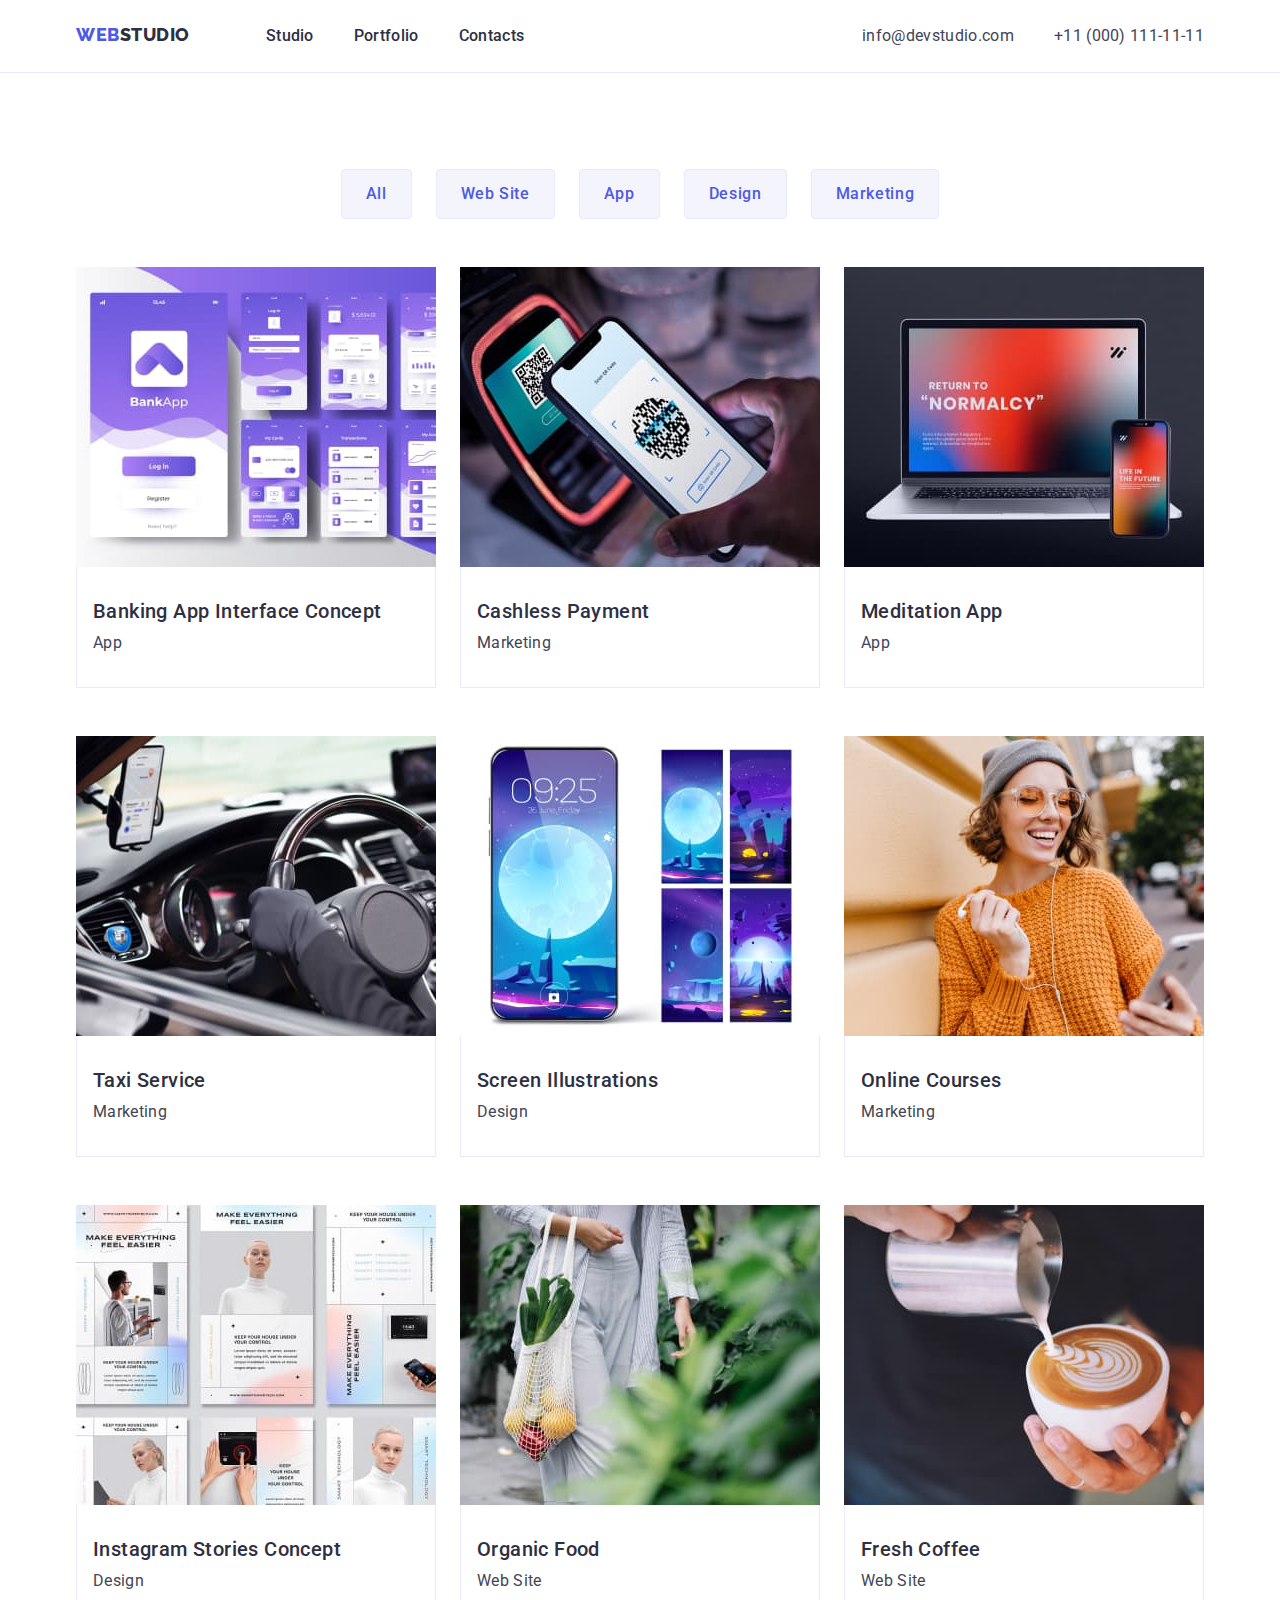
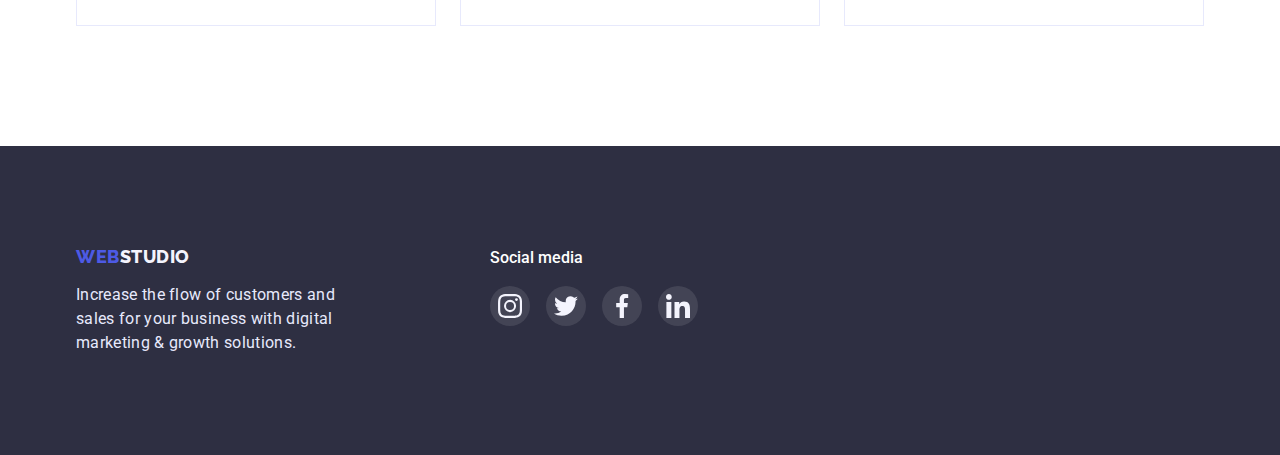
==== portfolio.html @ 09618a87 "Initial commit" ====
<!DOCTYPE html>
<html lang="en">
<head>
    <meta charset="UTF-8">
    <meta http-equiv="X-UA-Compatible" content="IE=edge">
    <meta name="viewport" content="width=device-width, initial-scale=1.0">
    <title>Портфоліо</title>
    <link rel="preconnect" href="https://fonts.googleapis.com">
    <link rel="preconnect" href="https://fonts.gstatic.com" crossorigin>
    <link href="https://fonts.googleapis.com/css2?family=Raleway:wght@800&family=Roboto:wght@400;500;700;900&display=swap"
    rel="stylesheet">
    <link rel="stylesheet" href="https://cdnjs.cloudflare.com/ajax/libs/modern-normalize/1.1.0/modern-normalize.min.css">
    <link rel="stylesheet" href="./css/styles.css">
</head>

<body>
    <header class="header">
        <div class="container container-header">
            <nav class="header-nav link">
                <a class="logo link" href="./index.html">WEB<span class="header-studio link">Studio</span></a>
                <ul class="header-list list">
                    <li class="header-item">
                        <a class="header-link link" href="./index.html">Studio</a>
                    </li>
                    <li class="header-item">
                        <a class="header-link link" href="./portfolio.html">Portfolio</a>
                    </li>
                    <li class="header-item">
                        <a class="header-link link" href="">Contacts</a>
                    </li>
                </ul>
            </nav>
    
            <address class="address-header">
                <ul class="address-list list">
                    <li class="header-item"><a class="address link" href="mailto:info@devstudio.com">info@devstudio.com</a>
                    </li>
                    <li class="header-item"><a class="address link" href="tel:+110001111111">+11 (000) 111-11-11</a></li>
                </ul>
            </address>
        </div>
    </header>

    <main>
        <section class="services-info">
            <h1 hidden>Services</h1>
                <div class="container services-buttons">
                    <ul class="services-button list">
                    <li><button class="service-btn item" type="button">All</button></li>
                    <li><button class="service-btn item" type="button">Web Site</button></li>
                    <li><button class="service-btn item" type="button">App</button></li>
                    <li><button class="service-btn item" type="button">Design</button></li>
                    <li><button class="service-btn item" type="button">Marketing</button></li>
                    </ul>
                </div>

                <div class="container services">
                    <ul class="list services-items">
                        <li class="item-service">
                            <a class="service-link link">
                            <img 
                            src="./images/appinterface.jpg" 
                            alt="appinterface"
                            width="360"
                            height="300">
                            <div class="service-description">
                                <h2 class="service-title">Banking App Interface Concept</h2>
                                <p class="service-name">App</p>
                            </div>
                            </a>
                        </li>

                        <li class="item-service">
                            <a class="service-link link">
                            <img 
                            src="./images/cashlesspayment.jpg" 
                            alt="cashlesspayment" 
                            width="360" 
                            height="300">
                            <div class="service-description">
                                <h2 class="service-title">Cashless Payment</h2>
                                <p class="service-name">Marketing</p>
                            </div>
                            </a>
                        </li>

                        <li class="item-service">
                            <a class="service-link link">
                            <img 
                            src="./images/mediationapp.jpg" 
                            alt="mediationapp" 
                            width="360" 
                            height="300">
                            <div class="service-description">
                                <h2 class="service-title">Meditation App</h2>
                                <p class="service-name">App</p>
                            </div>
                            </a>
                        </li>

                        <li class="item-service">
                            <a class="service-link link">
                            <img 
                            src="./images/taxiservice.jpg" 
                            alt="taxiservice"
                            width="360" 
                            height="300">
                            <div class="service-description">
                                <h2 class="service-title">Taxi Service</h2>
                                <p class="service-name">Marketing</p>
                            </div>
                            </a>
                        </li>

                        <li class="item-service">
                            <a class="service-link link">
                            <img 
                            src="./images/screenill.jpg" 
                            alt="screenill" 
                            width="360" 
                            height="300">
                            <div class="service-description">
                                <h2 class="service-title">Screen Illustrations</h2>
                                <p class="service-name">Design</p>
                            </div>
                            </a>
                        </li>

                        <li class="item-service">
                            <a class="service-link link">
                            <img 
                            src="./images/onlinecourses.jpg"
                            alt="onlinecourses" 
                            width="360" 
                            height="300">
                            <div class="service-description">
                                <h2 class="service-title">Online Courses</h2>
                                <p class="service-name">Marketing</p>
                            </div>
                            </a>
                        </li>

                        <li class="item-service">
                            <a class="service-link link">
                            <img 
                            src="./images/storiesconcept.jpg" 
                            alt="storiesconcept" 
                            width="360" 
                            height="300">
                            <div class="service-description">
                                <h2 class="service-title">Instagram Stories Concept</h2>
                                <p class="service-name">Design</p>
                            </div>
                            </a>
                        </li>

                        <li class="item-service">
                            <a class="service-link link">
                            <img 
                            src="./images/organicfood.jpg" 
                            alt="organicfood" 
                            width="360" 
                            height="300">
                            <div class="service-description">
                                <h2 class="service-title">Organic Food</h2>
                                <p class="service-name">Web Site</p>
                            </div>
                            </a>
                        </li>

                        <li class="item-service">
                            <a class="service-link link">
                            <img 
                            src="./images/freshcoffee.jpg" 
                            alt="freshcoffee" 
                            width="360" 
                            height="300">
                            <div class="service-description">
                                <h2 class="service-title">Fresh Coffee</h2>
                                <p class="service-name">Web Site</p>
                            </div>
                            </a>
                        </li>
                     </ul>
                </div>
        </section>

    </main>

   <footer class="footer">
        <div class="container div-footer">
            <div class="div-footer-logo">
                <a class="footer-logo link" href="./index.html">WEB<span class="footer-studio">Studio</span></a>
                <p class="footer-text">Increase the flow of customers and sales for your business with digital marketing &
                    growth
                    solutions.</p>
           </div>  
            <div class="footer-networks">    
                    <p class="networks-name">Social media</p>
                    <ul class="network-list-footer list">
                        <li class="network-item-footer">
                            <a class="network-link-footer link">
                                <svg width="24" height="24">
                                    <use href="./images/symbol-defs.svg#icon-instagram-icon"></use>
                                </svg>
                            </a>
                        </li>
                        <li class="network-item-footer">
                            <a class="network-link-footer link">
                                <svg width="24" height="24">
                                    <use href="./images/symbol-defs.svg#icon-twitter-icon"></use>
                                </svg>
                            </a>
                        </li>
                        <li class="network-item-footer">
                            <a class="network-link-footer link">
                                <svg width="24" height="24">
                                    <use href="./images/symbol-defs.svg#icon-facebook-icon"></use>
                                </svg>
                            </a>
                        </li>
                        <li class="network-item-footer">
                            <a class="network-link-footer link">
                                <svg width="24" height="24">
                                    <use href="./images/symbol-defs.svg#icon-linkedin-icon"></use>
                                </svg>
                            </a>
                        </li>
                    </ul>
            </div>
        </div>
    </footer>
</body>
</html>
---- css/styles.css ----
:root {
    --primary-text-color:#434455;
    --title-text-color: #2E2F42;
    --accent-color: #404BBF;
    --pimary-white-color: #FFFFFF;
    --secondary-accent-color: #4D5AE5;
    --secondary-white-color: #F4F4FD;
    --customer-link-color: #8e8f99;
    
}

body {
    font-family: 'Roboto', sans-serif;
    font-style: normal;
    font-weight: 400;
    font-size: 16px;
    color: var(--primary-text-color);
    background-color: var(--pimary-white-color);
}

h1,
h2,
h3,
h4,
h5,
h6,
p {
    margin: 0;
}

img {
    display: block;
    max-width: 100%;
    height: auto;
}

.list {
    list-style: none;
}

.container {
    width: 1158px;
    margin: 0 auto;
    padding-right: 15px;
    padding-left: 15px;
}

.link {
    text-decoration: none;
    margin: 0;
    padding: 0;
}

/* Div for header */

.header {
    border-bottom: 1px solid #E7E9FC;
}

.container-header {
    display: flex;
    align-items: center;
}

/* Logo */
.logo {
    display: block;
    padding-top: 24px;
    padding-bottom: 24px;

    font-family: 'Raleway', sans-serif;
    font-weight: 800;
    font-size: 18px;
    line-height: 1.17;
    letter-spacing: 0.03em;
    text-transform: uppercase;
    color: var(--secondary-accent-color);
}

.header-studio {
    color: var(--title-text-color);
}

/* Site nav */
.header-nav {
    display: flex;
}

.header-list {
    display:flex;
    margin-left: 76px;
    margin-bottom: 0;
    margin-top: 0;
    padding: 0;
}

.header-list .header-item + .header-item {
    margin-left: 40px;
}

.header-link {
    display: block;
    padding-top: 24px;
    padding-bottom: 24px;

    font-weight: 500;
    font-style: normal;
    line-height: 1.5;
    letter-spacing: 0.02em;
    color: var(--title-text-color);
}

.header-link:hover,
.header-link:focus,
.header-link:active {
    color: var(--accent-color);
}

/* Contacts */

.address-header {
    margin-left: auto;
}

.address-list {
    display: flex;
    margin-left:auto ;
    margin-bottom: 0;
    margin-top: 0;
    padding: 0;
}

.address-list .header-item + .header-item {
    margin-left: 40px;
}

.address {
    display: block;
    padding-top: 24px;
    padding-bottom: 24px;

    font-style: normal;
    line-height: 1.5;
    letter-spacing: 0.02em;
    color:var(--primary-text-color);
}


.address:hover,
.address:focus {
    color: var(--accent-color);
}

/* Hero section */

.hero-part {
    max-width: 1440px;
    min-height: 600px;
    margin-left: auto;
    margin-right: auto;
    text-align: center;
    padding: 188px 0px;
    background-image: linear-gradient(
     to right,
    rgba(46, 47, 66, 0.7),
    rgba(46, 47, 66, 0.7)
     ),
    url('../images/people-office\ 1.jpg');
    background-repeat: no-repeat;
    background-position: center;
    background-size: cover;
    background-color: var(--title-text-color);
}

.hero-header {
    margin: 0 auto 48px;
    text-align: center;
    width: 496px;
    font-weight: 700;
    font-size: 56px;
    line-height: 1.07;
    letter-spacing: 0.02em;
    color: var(--pimary-white-color);
}

.hero-btn {
    display: inline-block;
    border: 1px solid transparent;
    border-radius: 4px;
    padding: 16px 32px;
    min-width: 169px;

    font-family: 'Roboto', sans-serif;
    font-weight: 500;
    font-size: 16px;
    line-height: 1.5;
    letter-spacing: 0.04em;

    color: var(--pimary-white-color);
    background-color: var(--secondary-accent-color);
    cursor: pointer;
}

.hero-btn:hover,
.hero-btn:focus {
   background-color: var(--accent-color);
}
/* Site info */

.site-info {
    padding: 120px 0;
}
.info-list {
    display: flex;
    flex-wrap: nowrap;
    margin: 0;
    padding: 0;
}

.info-list .symbol {
    width: calc(100%/3);
}

.info-list .symbol+.symbol {
    margin-left: 24px;
}

.symbol::before {
    display: block;
    padding: 24px 100px;
    content: " ";
    height: 112px;
    background-size: 64px;
    background-repeat: no-repeat;
    background-position:center;
    background-color: #E5E5E5;
}

.icon-antenna::before {
    background-image: url("../images/antenna.svg") ;
}

.icon-clock::before {
    background-image: url("../images/clock.svg")
}

.icon-diagram::before {
    background-image: url("../images/diagram.svg")
}
.icon-astronaut::before {
    background-image: url("../images/astronaut.svg")
}

.infos-title {
    margin-top: 8px;
    margin-bottom: 8px;
    font-weight: 500;
    font-size: 20px;
    line-height: 1.2;
    letter-spacing: 0.02em;
    color: var(--title-text-color);
}

.infos-text {
    margin-top: 0;
    margin-bottom: 0;
    line-height: 1.5;
    letter-spacing: 0.02em;
}


/* What we are doing */

.respons {
    padding-bottom:120px ;
}

.respons-title {
    margin-top: 0;
    margin-bottom: 72px;
    text-align: center;
    font-weight: 700;
    font-size: 36px;
    line-height: 1.11;
    text-align: center;
    letter-spacing: 0.02em;
    text-transform: capitalize;
    color: var(--title-text-color);
}

.options-list {
    display: flex;
    flex-wrap: nowrap;
    margin: 0;
    padding: 0;
}

.options-list .option {
    width: calc(100%/3);
}

.options-list .option+.option {
    margin-left: 24px;
}

/* Our team */
.members {
    padding: 120px 0 110px 0; 
    background: var(--secondary-white-color);
    filter: drop-shadow(0px 4px 4px rgba(0, 0, 0, 0.25));
}

.list-members {
    display: flex;
    margin: 0;
    padding: 0;
}

.member {
    box-shadow: 0px 1px 6px rgba(46, 47, 66, 0.08), 0px 1px 1px rgba(46, 47, 66, 0.16), 0px 2px 1px rgba(46, 47, 66, 0.08);
}

.list-members .member + .member {
    margin-left: 24px;
}

.about-member {
    padding: 32px 16px;
    border: 1px solid transparent;
    border-radius: 0px 0px 4px 4px;
    text-align: center;
    background: var(--pimary-white-color);
}

.team-title {
    margin-top: 0;
    margin-bottom: 72px;
    text-align: center;
    font-weight: 700;
    font-size: 36px;
    line-height: 1.11;
    letter-spacing: 0.02em;
    text-transform: capitalize;
    color: var(--title-text-color);
}

.member-name {
    margin-bottom: 8px;
    margin-top: 0;
    font-weight: 500;
    font-size: 20px;
    line-height: 1.2;
    letter-spacing: 0.02em;
    color: var(--title-text-color);
}

.member-title {
    margin: 0;
    margin-bottom: 8px;
    line-height: 1.5;
    letter-spacing: 0.02em;
    color: var(--primary-text-color);
}

.network-list {
    display: flex;
    padding: 0;
    justify-content: center;
    gap: 24px;
}

.network-item {
    width: 40px;
    height: 40px;
    border-radius: 50%;
    background-color: var(--secondary-accent-color);
}

.network-link{
    display: flex;
    width: 100%;
    height: 100%;
    border-radius: 50%;
    justify-content: center;
    align-items: center;
}

.network-link:hover,
.network-link:focus {
    background-color:var(--accent-color);
}

.network-icon {
    width: 16px;
    height: 16px;
}

/*!....... Customers sectoin........! */

.customers {
    padding-top: 130px;
    padding-bottom: 120px;
 }

.customers-title {
    margin-top: 0;
    margin-bottom: 72px;
    text-align: center;
    font-weight: 700;
    font-size: 36px;
    line-height: 1.11;
    text-align: center;
    letter-spacing: 0.02em;
    text-transform: capitalize;
    color: var(--title-text-color);
    }

.customers-list {
    display: flex;
    justify-content: center;
    gap: 24px;
    margin: 0;
    padding: 0;
}

.customer-icon {
    width: 104px;
    height: 56px;
    fill: currentColor;
}

.customer-link{
    display: flex;
    align-items: center;
    justify-content: center;
    width: 168px;
    height: 88px;
    padding: 16px 32px;
    border: 1px solid var(--customer-link-color);
    color: var(--customer-link-color);
    border-radius: 4px;
}

.customer-link:hover,
.customer-link:focus {
    border: 1px solid var(--accent-color);
    color: var(--accent-color);
}

/*!.......... FOOTER ........!*/

.footer {
    padding-top: 100px;
    padding-bottom: 100px;
    background-color: var(--title-text-color);
}

.div-footer {
    display: flex;
}

.footer-logo {
    font-family: 'Raleway', sans-serif;
    font-weight: 800;
    font-size: 18px;
    line-height: 1.17;
    letter-spacing: 0.03em;
    text-transform: uppercase;
    color: var(--secondary-accent-color);
}
.footer-studio {
    font-family: 'Raleway', sans-serif;
    font-weight: 800;
    font-size: 18px;
    line-height: 1.17;
    letter-spacing: 0.03em;
    text-transform: uppercase;
    color: var(--secondary-white-color);
}

.footer-text {
    margin: 16px 0 0 0 ;
    width: 294px;
    font-size: 16px;
    line-height: 1.5;
    letter-spacing: 0.02em;
    color: #E7E9FC;
}

.footer-networks {
    margin-left: 120px;
}

.networks-name { 
    font-family: 'Roboto', sans-serif;
    font-style: normal;
    font-weight: 500;
    font-size: 16px;
    line-height: 1.5;
    color: var(--pimary-white-color);
    margin-bottom: 16px;
}


.network-list-footer {
    display: flex;
    justify-content: center;
    gap: 16px;
    padding: 0;
    margin: 0;
}

.network-item-footer {
    width: 40px;
    height: 40px;
    border-radius: 50%;
    background-color:rgba(255, 255, 255, 0.1);
}

.network-link-footer {
    display: flex;
    border-radius: 50%;
    width: 100%;
    height: 100%;
    justify-content: center;
    align-items: center;
}

.network-link-footer:hover,
.network-link-footer:focus {
    background-color: #31D0AA;
}

/* ............Portfolio........ */
.service-title {
    font-weight: 500;
    font-size: 20px;
    line-height: 1.2;
    letter-spacing: 0.02em;
    color: var(--title-text-color);
}

.service-name {
    margin-top: 8px;

    font-size: 16px;
    line-height: 1.5;
    letter-spacing: 0.02em;
    color: var(--primary-text-color);
}

/* ........Buttons...... */

.service-btn { 
    padding: 12px 24px;

    border: 1px solid #E7E9FC;
    border-radius: 4px;

    font-family: 'Roboto', sans-serif;
    font-style: normal;
    font-weight: 500;
    font-size: 16px;
    line-height: 1.5;
    letter-spacing: 0.04em;
    color: var(--secondary-accent-color);
    background-color: var(--secondary-white-color);
    cursor: pointer;
}

.service-btn:hover,
.service-btn:focus {
    color: var(--pimary-white-color);
    background-color: var(--accent-color);
    box-shadow: 0px 3px 1px rgba(0, 0, 0, 0.1), 0px 2px 1px rgba(0, 0, 0, 0.08), 0px 2px 2px rgba(0, 0, 0, 0.12);
}

.services-buttons {
    display: flex;
    justify-content: center;
    margin-bottom: 48px; 
    padding-left: 0;
    padding-right: 0;
}

.services-button {
    display: flex;
    gap: 24px;
    margin: 0;
    padding: 0;
}



/* .......List of the services..... */
.services-info {
    padding-top: 96px;
    padding-bottom:120px;
}


.services-items {
    display: flex;
    flex-wrap: wrap;
    padding: 0;
    margin: 0 auto;
 }
 
.item-service {
    flex-basis: calc(100%/3- 24px);
    margin-bottom: 48px;
    margin-right: 24px;
    cursor: pointer;
}

.item-service:nth-child(3n + 3){
    margin-right: 0;
}

.item-service:nth-last-child(-n + 3) {
    margin-bottom: 0;
}

.service-description {
    padding: 32px 0px 32px 16px;
    border-left: 1px solid #E7E9FC;
    border-right: 1px solid #E7E9FC;
    border-bottom: 1px solid #E7E9FC;
}

.service-link {
    display: block;
}

.service-link:hover,
.service-link:focus {
    box-shadow: 0px 1px 6px rgba(46, 47, 66, 0.08), 0px 1px 1px rgba(46, 47, 66, 0.16), 0px 2px 1px rgba(46, 47, 66, 0.08);
}
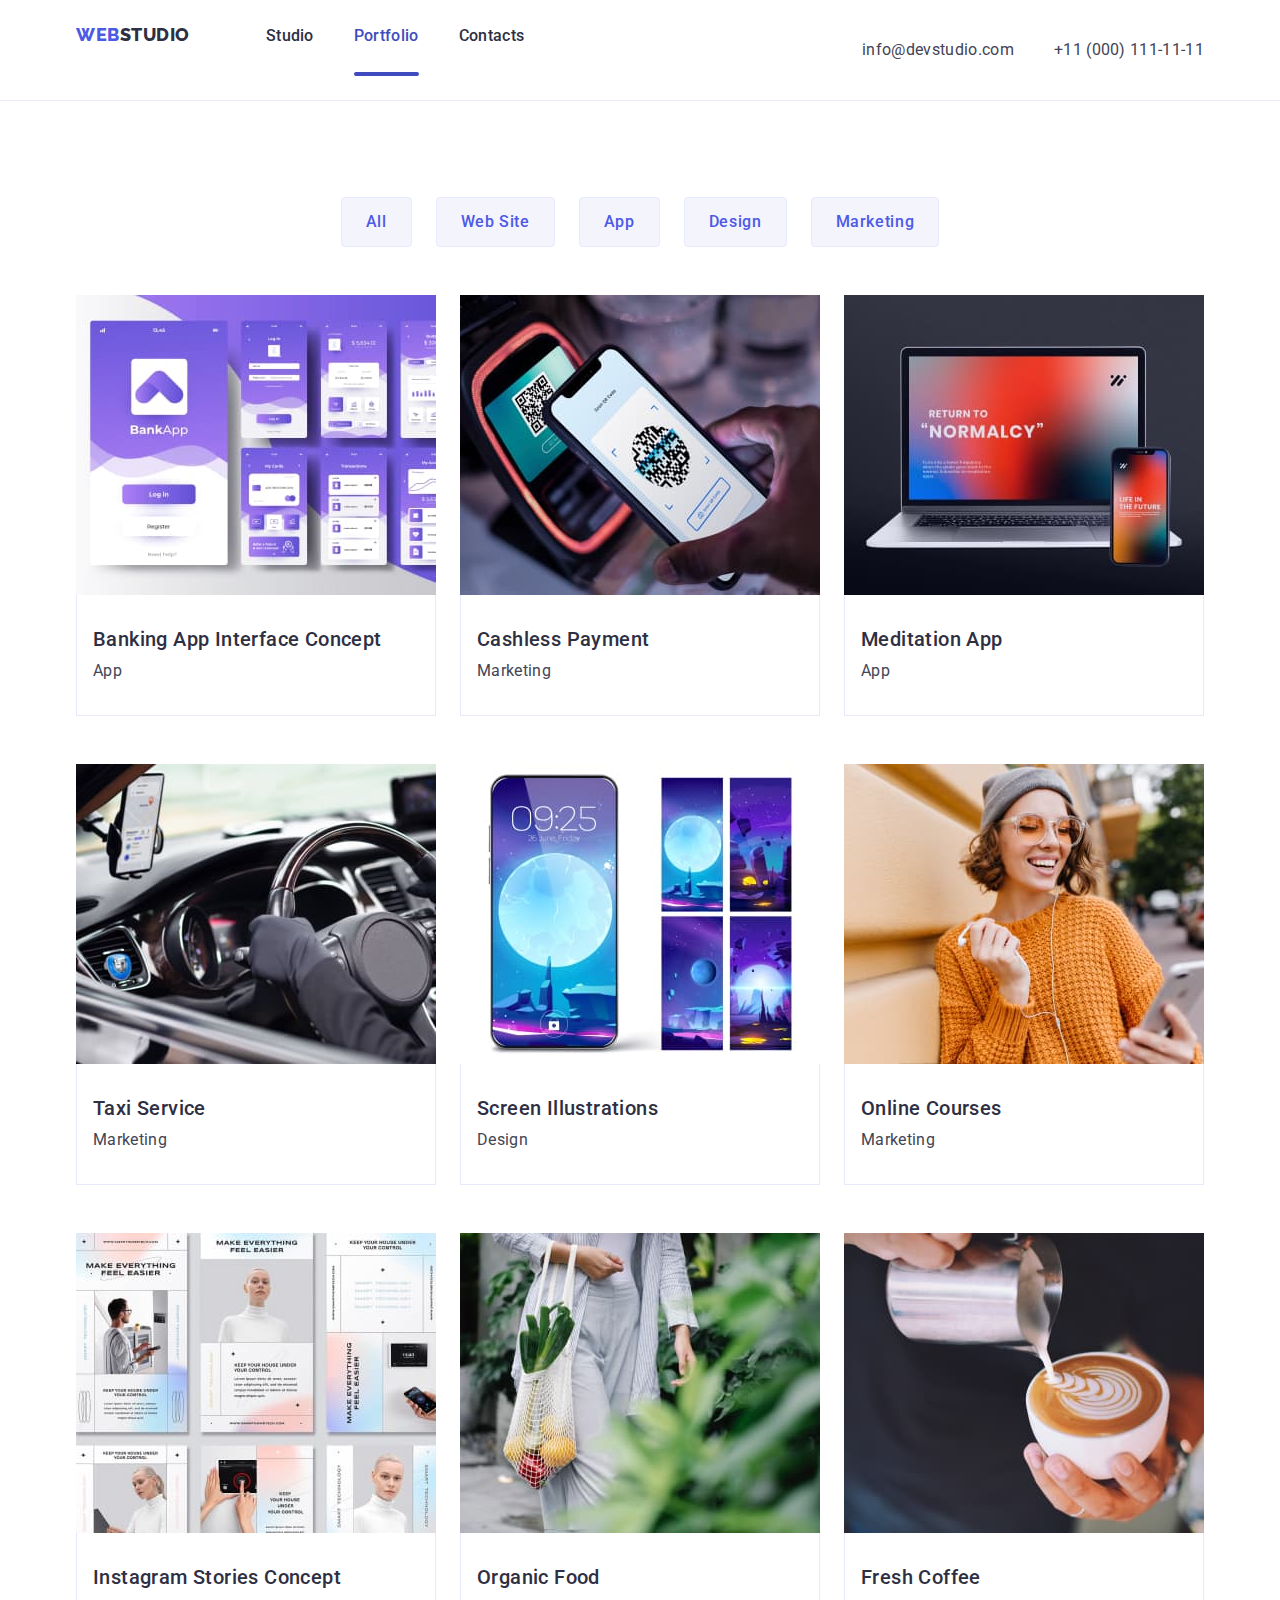
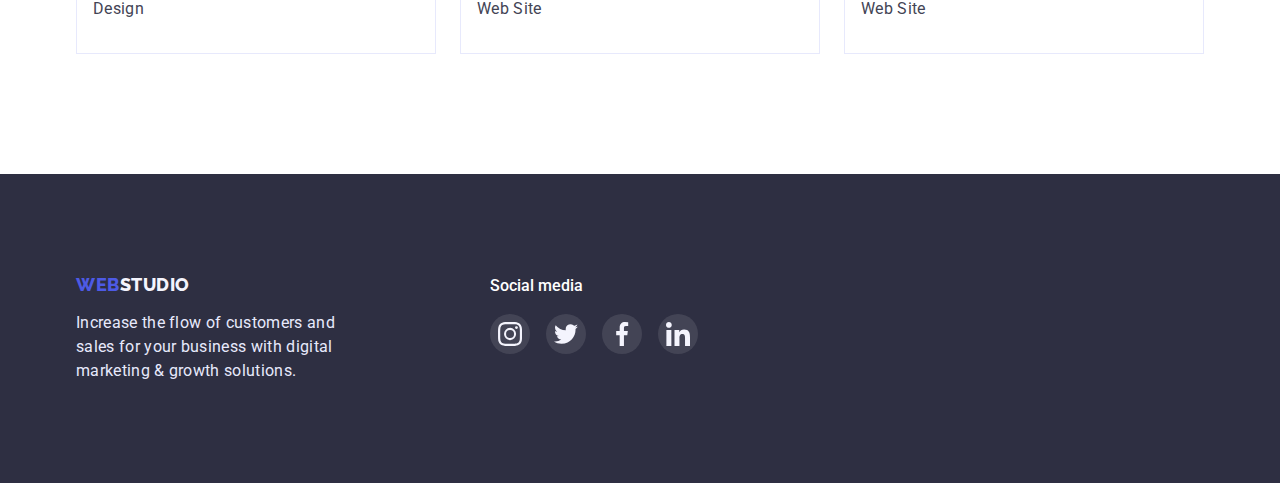
==== commit 8b49ed45: "HW5-attempt1" ====
--- a/portfolio.html
+++ b/portfolio.html
@@ -23,7 +23,7 @@
                         <a class="header-link link" href="./index.html">Studio</a>
                     </li>
                     <li class="header-item">
-                        <a class="header-link link" href="./portfolio.html">Portfolio</a>
+                        <a class="header-link link current" href="./portfolio.html">Portfolio</a>
                     </li>
                     <li class="header-item">
                         <a class="header-link link" href="">Contacts</a>
@@ -58,11 +58,16 @@
                     <ul class="list services-items">
                         <li class="item-service">
                             <a class="service-link link">
-                            <img 
-                            src="./images/appinterface.jpg" 
-                            alt="appinterface"
-                            width="360"
-                            height="300">
+                            <div class="service-photo-wrapper"> 
+                                <img 
+                                src="./images/appinterface.jpg" 
+                                alt="appinterface"
+                                width="360"
+                                height="300">
+
+                                <p class="overlay-text">14 Stylish and User-Friendly App Design Concepts · Task Manager App · Calorie Tracker App · Exotic Fruit Ecommerce App ·
+                                Cloud Storage App</p>
+                            </div>
                             <div class="service-description">
                                 <h2 class="service-title">Banking App Interface Concept</h2>
                                 <p class="service-name">App</p>
@@ -72,11 +77,14 @@
 
                         <li class="item-service">
                             <a class="service-link link">
-                            <img 
-                            src="./images/cashlesspayment.jpg" 
-                            alt="cashlesspayment" 
-                            width="360" 
-                            height="300">
+                            <div class="service-photo-wrapper">
+                                <img 
+                                src="./images/cashlesspayment.jpg" 
+                                alt="cashlesspayment" 
+                                width="360" 
+                                height="300">
+                                <p class="overlay-text">14 Stylish and User-Friendly App Design Concepts · Task Manager App · Calorie Tracker App · Exotic Fruit Ecommerce App · Cloud Storage App</p>
+                             </div>
                             <div class="service-description">
                                 <h2 class="service-title">Cashless Payment</h2>
                                 <p class="service-name">Marketing</p>
@@ -86,11 +94,14 @@
 
                         <li class="item-service">
                             <a class="service-link link">
-                            <img 
-                            src="./images/mediationapp.jpg" 
-                            alt="mediationapp" 
-                            width="360" 
-                            height="300">
+                            <div class="service-photo-wrapper">
+                                <img 
+                                src="./images/mediationapp.jpg" 
+                                alt="mediationapp" 
+                                width="360" 
+                                height="300">
+                                <p class="overlay-text">14 Stylish and User-Friendly App Design Concepts · Task Manager App · Calorie Tracker App · Exotic Fruit Ecommerce App · Cloud Storage App</p>
+                            </div>
                             <div class="service-description">
                                 <h2 class="service-title">Meditation App</h2>
                                 <p class="service-name">App</p>
@@ -100,11 +111,14 @@
 
                         <li class="item-service">
                             <a class="service-link link">
-                            <img 
-                            src="./images/taxiservice.jpg" 
-                            alt="taxiservice"
-                            width="360" 
-                            height="300">
+                            <div class="service-photo-wrapper">
+                                <img 
+                                src="./images/taxiservice.jpg" 
+                                alt="taxiservice"
+                                width="360" 
+                                height="300">
+                                <p class="overlay-text">14 Stylish and User-Friendly App Design Concepts · Task Manager App · Calorie Tracker App · Exotic Fruit Ecommerce App · Cloud Storage App</p>
+                            </div>
                             <div class="service-description">
                                 <h2 class="service-title">Taxi Service</h2>
                                 <p class="service-name">Marketing</p>
@@ -114,11 +128,14 @@
 
                         <li class="item-service">
                             <a class="service-link link">
-                            <img 
-                            src="./images/screenill.jpg" 
-                            alt="screenill" 
-                            width="360" 
-                            height="300">
+                            <div class="service-photo-wrapper">
+                                <img 
+                                src="./images/screenill.jpg" 
+                                alt="screenill" 
+                                width="360" 
+                                height="300">
+                                <p class="overlay-text">14 Stylish and User-Friendly App Design Concepts · Task Manager App · Calorie Tracker App · Exotic Fruit Ecommerce App · Cloud Storage App</p>
+                            </div>
                             <div class="service-description">
                                 <h2 class="service-title">Screen Illustrations</h2>
                                 <p class="service-name">Design</p>
@@ -128,11 +145,14 @@
 
                         <li class="item-service">
                             <a class="service-link link">
-                            <img 
-                            src="./images/onlinecourses.jpg"
-                            alt="onlinecourses" 
-                            width="360" 
-                            height="300">
+                            <div class="service-photo-wrapper">
+                                <img 
+                                src="./images/onlinecourses.jpg"
+                                alt="onlinecourses" 
+                                width="360" 
+                                height="300">
+                                <p class="overlay-text">14 Stylish and User-Friendly App Design Concepts · Task Manager App · Calorie Tracker App · Exotic Fruit Ecommerce App ·Cloud Storage App</p>
+                            </div>
                             <div class="service-description">
                                 <h2 class="service-title">Online Courses</h2>
                                 <p class="service-name">Marketing</p>
@@ -142,11 +162,14 @@
 
                         <li class="item-service">
                             <a class="service-link link">
-                            <img 
-                            src="./images/storiesconcept.jpg" 
-                            alt="storiesconcept" 
-                            width="360" 
-                            height="300">
+                            <div class="service-photo-wrapper">
+                                <img 
+                                src="./images/storiesconcept.jpg" 
+                                alt="storiesconcept" 
+                                width="360" 
+                                height="300">
+                                <p class="overlay-text">14 Stylish and User-Friendly App Design Concepts · Task Manager App · Calorie Tracker App · Exotic Fruit Ecommerce App ·Cloud Storage App</p>
+                            </div>
                             <div class="service-description">
                                 <h2 class="service-title">Instagram Stories Concept</h2>
                                 <p class="service-name">Design</p>
@@ -156,11 +179,14 @@
 
                         <li class="item-service">
                             <a class="service-link link">
-                            <img 
-                            src="./images/organicfood.jpg" 
-                            alt="organicfood" 
-                            width="360" 
-                            height="300">
+                            <div class="service-photo-wrapper">
+                                <img 
+                                src="./images/organicfood.jpg" 
+                                alt="organicfood" 
+                                width="360" 
+                                height="300">
+                                <p class="overlay-text">14 Stylish and User-Friendly App Design Concepts · Task Manager App · Calorie Tracker App · Exotic Fruit Ecommerce App ·Cloud Storage App</p>
+                            </div>
                             <div class="service-description">
                                 <h2 class="service-title">Organic Food</h2>
                                 <p class="service-name">Web Site</p>
@@ -170,11 +196,14 @@
 
                         <li class="item-service">
                             <a class="service-link link">
-                            <img 
-                            src="./images/freshcoffee.jpg" 
-                            alt="freshcoffee" 
-                            width="360" 
-                            height="300">
+                            <div class="service-photo-wrapper">
+                                <img 
+                                src="./images/freshcoffee.jpg" 
+                                alt="freshcoffee" 
+                                width="360" 
+                                height="300">
+                                <p class="overlay-text">14 Stylish and User-Friendly App Design Concepts · Task Manager App · Calorie Tracker App · Exotic Fruit Ecommerce App ·Cloud Storage App</p>
+                            </div>
                             <div class="service-description">
                                 <h2 class="service-title">Fresh Coffee</h2>
                                 <p class="service-name">Web Site</p>
--- a/css/styles.css
+++ b/css/styles.css
@@ -6,7 +6,8 @@
     --secondary-accent-color: #4D5AE5;
     --secondary-white-color: #F4F4FD;
     --customer-link-color: #8e8f99;
-    
+    --buttons-color: #E7E9FC;
+    --transition-dur-time: 250ms cubic-bezier(0.4, 0, 0.2, 1);
 }
 
 body {
@@ -54,7 +55,7 @@
 /* Div for header */
 
 .header {
-    border-bottom: 1px solid #E7E9FC;
+    border-bottom: 1px solid var(--buttons-color);
 }
 
 .container-header {
@@ -108,6 +109,8 @@
     line-height: 1.5;
     letter-spacing: 0.02em;
     color: var(--title-text-color);
+
+    transition: color var(--transition-dur-time);
 }
 
 .header-link:hover,
@@ -116,6 +119,19 @@
     color: var(--accent-color);
 }
 
+.header-link.current {
+    color: var(--accent-color);
+}
+
+.header-link.current::after {
+  content: "";
+  display: block;
+  margin-top: 24px;
+  width: 100%;
+  border-bottom: 4px solid var(--accent-color);
+  border-radius: 2px;
+}
+
 /* Contacts */
 
 .address-header {
@@ -143,6 +159,8 @@
     line-height: 1.5;
     letter-spacing: 0.02em;
     color:var(--primary-text-color);
+
+    transition: color var(--transition-dur-time);
 }
 
 
@@ -199,6 +217,8 @@
     color: var(--pimary-white-color);
     background-color: var(--secondary-accent-color);
     cursor: pointer;
+
+    transition: background-color var(--transition-dur-time);
 }
 
 .hero-btn:hover,
@@ -383,6 +403,8 @@
     border-radius: 50%;
     justify-content: center;
     align-items: center;
+
+    transition: background-color var(--transition-dur-time);
 }
 
 .network-link:hover,
@@ -439,6 +461,8 @@
     border: 1px solid var(--customer-link-color);
     color: var(--customer-link-color);
     border-radius: 4px;
+
+    transition: border var(--transition-dur-time), color var(--transition-dur-time);
 }
 
 .customer-link:hover,
@@ -484,7 +508,7 @@
     font-size: 16px;
     line-height: 1.5;
     letter-spacing: 0.02em;
-    color: #E7E9FC;
+    color: var(--buttons-color);
 }
 
 .footer-networks {
@@ -524,6 +548,8 @@
     height: 100%;
     justify-content: center;
     align-items: center;
+
+    transition: background-color var(--transition-dur-time);
 }
 
 .network-link-footer:hover,
@@ -554,7 +580,7 @@
 .service-btn { 
     padding: 12px 24px;
 
-    border: 1px solid #E7E9FC;
+    border: 1px solid var(--buttons-color);
     border-radius: 4px;
 
     font-family: 'Roboto', sans-serif;
@@ -566,6 +592,8 @@
     color: var(--secondary-accent-color);
     background-color: var(--secondary-white-color);
     cursor: pointer;
+
+    transition: color var(--transition-dur-time), background-color var(--transition-dur-time), box-shadow var(--transition-dur-time);
 }
 
 .service-btn:hover,
@@ -590,22 +618,19 @@
     padding: 0;
 }
 
-
-
 /* .......List of the services..... */
 .services-info {
     padding-top: 96px;
-    padding-bottom:120px;
-}
-
+    padding-bottom: 120px;
+}
 
 .services-items {
     display: flex;
     flex-wrap: wrap;
     padding: 0;
     margin: 0 auto;
- }
- 
+}
+
 .item-service {
     flex-basis: calc(100%/3- 24px);
     margin-bottom: 48px;
@@ -613,7 +638,7 @@
     cursor: pointer;
 }
 
-.item-service:nth-child(3n + 3){
+.item-service:nth-child(3n + 3) {
     margin-right: 0;
 }
 
@@ -623,16 +648,106 @@
 
 .service-description {
     padding: 32px 0px 32px 16px;
-    border-left: 1px solid #E7E9FC;
-    border-right: 1px solid #E7E9FC;
-    border-bottom: 1px solid #E7E9FC;
+    border-left: 1px solid var(--buttons-color);
+    border-right: 1px solid var(--buttons-color);
+    border-bottom: 1px solid var(--buttons-color);
 }
 
 .service-link {
     display: block;
+    transition: box-shadow var(--transition-dur-time);
 }
 
 .service-link:hover,
 .service-link:focus {
     box-shadow: 0px 1px 6px rgba(46, 47, 66, 0.08), 0px 1px 1px rgba(46, 47, 66, 0.16), 0px 2px 1px rgba(46, 47, 66, 0.08);
-}+}
+
+
+.service-photo-wrapper {
+    position: relative;
+    overflow: hidden;
+}
+
+.overlay-text {
+    position: absolute;
+    width: 100%;
+    height: 100%;
+    top: 0;
+    left: 0;
+    padding-top: 40px;
+    padding-left: 32px;
+    padding-right: 32px;
+
+    line-height: 1.5;
+    color: var(--secondary-white-color);
+    background-color: var(--secondary-accent-color);
+    letter-spacing: 0.02em;
+
+    transform:  translatey(100%);
+    transition: transform var(--transition-dur-time);
+}
+
+.service-link:hover .overlay-text {
+    transform: translateY(0);
+}
+
+.backdrop {
+    position: fixed;
+    top: 0;
+    width: 100%;
+    height: 100%;
+    background-color: rgba(46, 47, 66, 0.4);
+
+    transition: opacity var(--transition-dur-time), visibility var(--transition-dur-time);
+}
+
+.is-hidden {
+    opacity: 0;
+    visibility: hidden;
+    pointer-events: none;
+}
+
+.modal {
+    position: absolute;
+    top: 50%;
+    left: 50%;
+    transform: translate(-50%, -50%) scaleY(1);
+    transition: transform var(--transition-dur-time);
+
+    min-height: 576px;
+    min-width: 408px;
+    border-radius: 4px;
+    padding: 24px;
+
+    background-color: #FCFCFC;
+    box-shadow: 0px 1px 1px rgb(0 0 0 / 14%), 0px 1px 3px rgb(0 0 0 / 12%), 0px 2px 1px rgb(0 0 0 / 20%);
+}
+
+.backdrop.is-hidden .modal {
+     transform: translate(-50%, -50%) scaleY(0);
+}
+
+.close-button {
+    display: block;
+    margin-left: auto;
+    width: 24px;
+    height: 24px;
+    padding-bottom: 8px;
+    justify-content: center;
+    align-items: center;
+    border-radius: 50%;
+    border: 1px solid rgba(0, 0, 0, 0.1);
+
+    background-color: var(--buttons-color);
+    cursor: pointer;
+
+    transition: border var(--transition-dur-time), fill var(--transition-dur-time), background-color var(--transition-dur-time);
+}
+
+.close-button:hover,
+.close-button:active {
+    border: 1px solid transparent;
+    fill: var(--pimary-white-color);
+    background-color: var(--accent-color);
+}
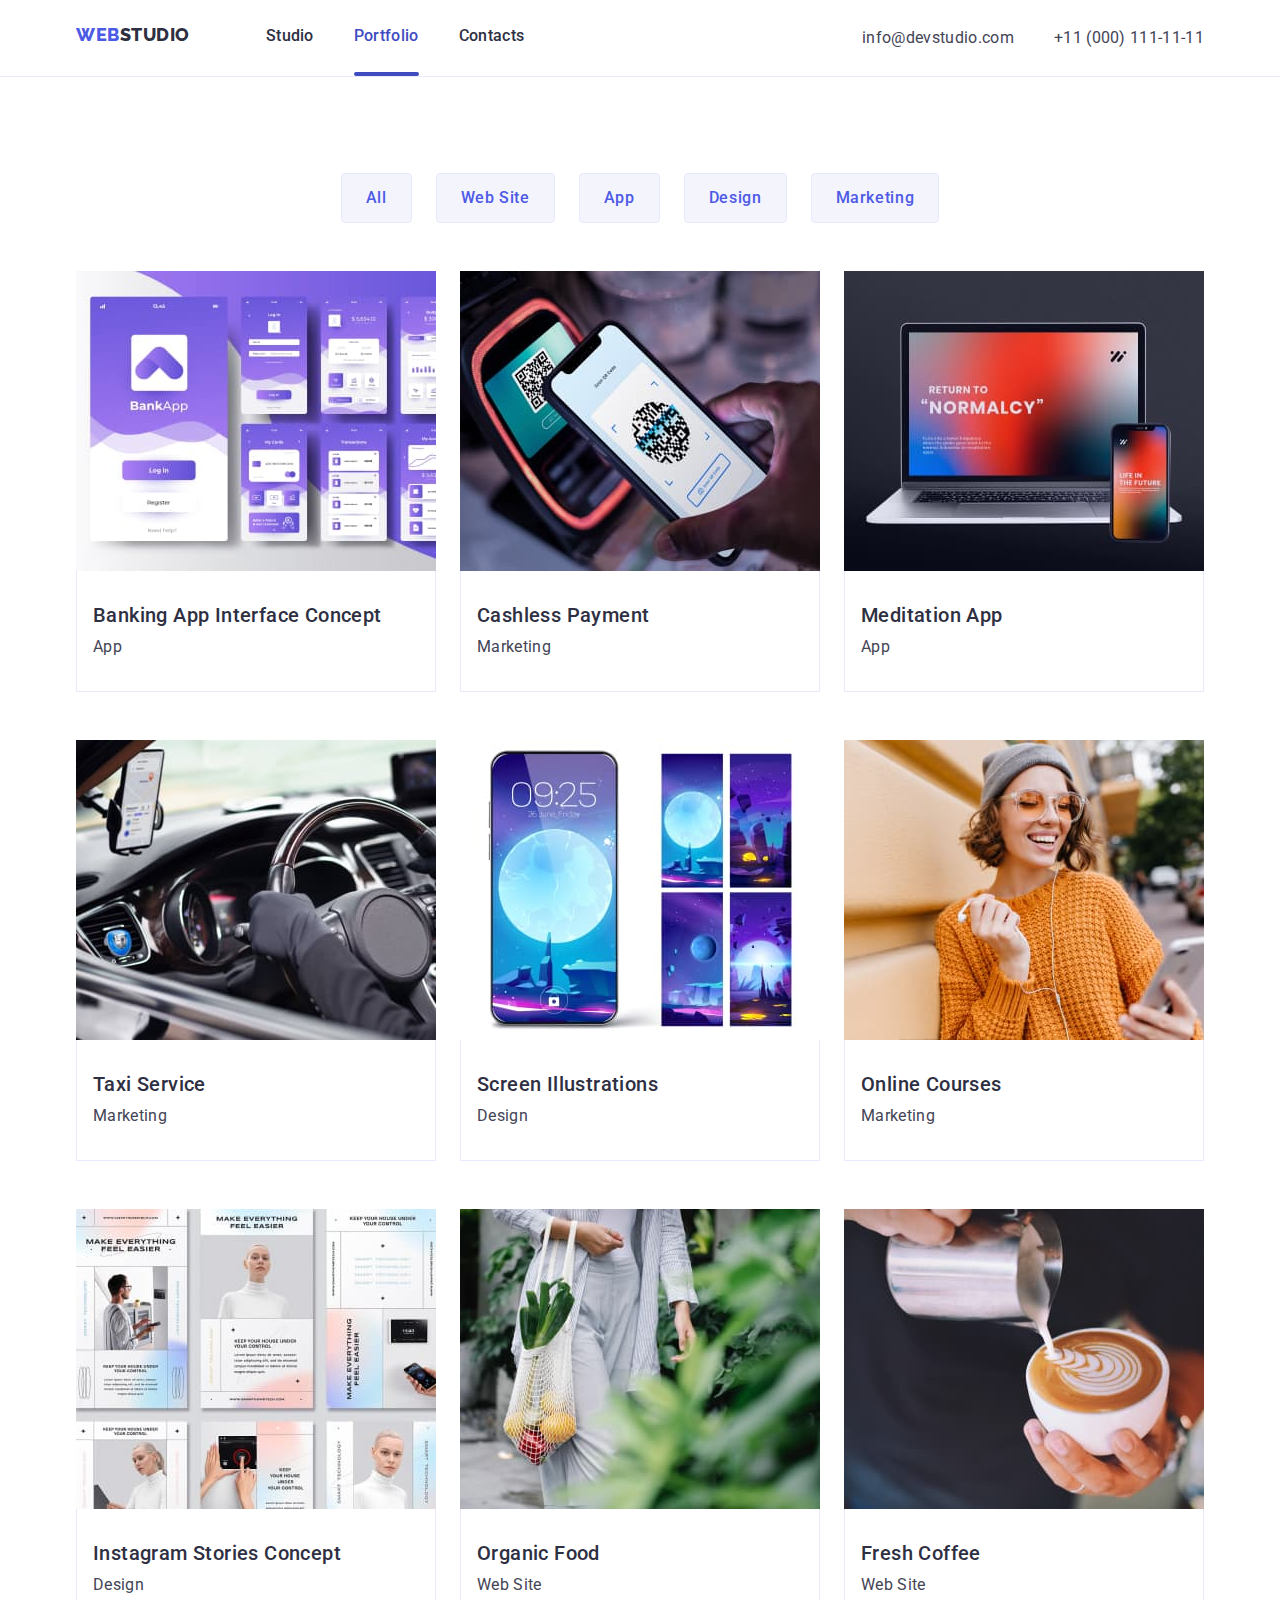
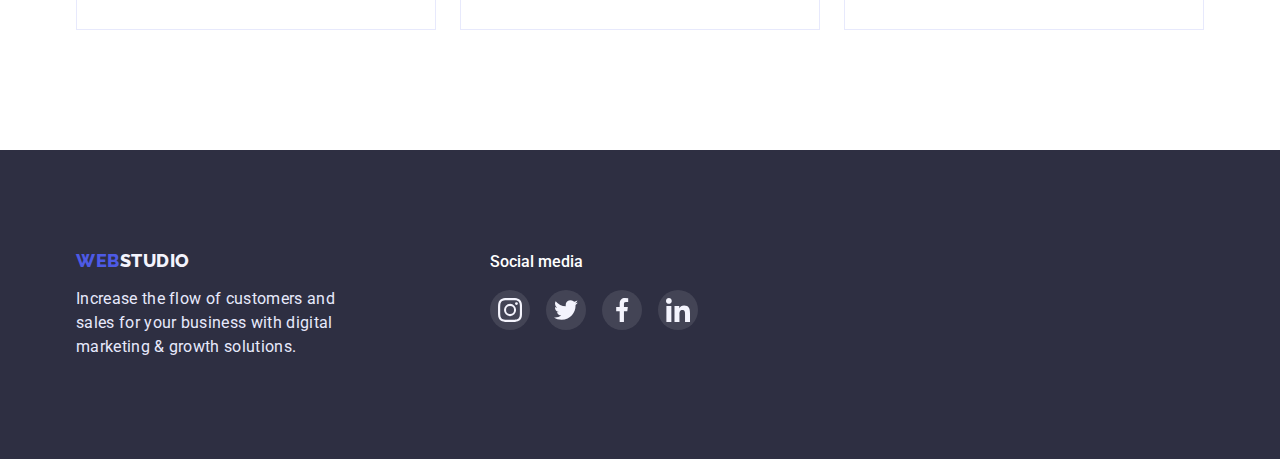
==== commit 7b8e3bd2: "HW5 - attempt2" ====
--- a/portfolio.html
+++ b/portfolio.html
@@ -57,7 +57,7 @@
                 <div class="container services">
                     <ul class="list services-items">
                         <li class="item-service">
-                            <a class="service-link link">
+                            <a href="" class="service-link link">
                             <div class="service-photo-wrapper"> 
                                 <img 
                                 src="./images/appinterface.jpg" 
@@ -76,7 +76,7 @@
                         </li>
 
                         <li class="item-service">
-                            <a class="service-link link">
+                            <a href="" class="service-link link">
                             <div class="service-photo-wrapper">
                                 <img 
                                 src="./images/cashlesspayment.jpg" 
@@ -93,7 +93,7 @@
                         </li>
 
                         <li class="item-service">
-                            <a class="service-link link">
+                            <a href="" class="service-link link">
                             <div class="service-photo-wrapper">
                                 <img 
                                 src="./images/mediationapp.jpg" 
@@ -110,7 +110,7 @@
                         </li>
 
                         <li class="item-service">
-                            <a class="service-link link">
+                            <a href="" class="service-link link">
                             <div class="service-photo-wrapper">
                                 <img 
                                 src="./images/taxiservice.jpg" 
@@ -127,7 +127,7 @@
                         </li>
 
                         <li class="item-service">
-                            <a class="service-link link">
+                            <a href="" class="service-link link">
                             <div class="service-photo-wrapper">
                                 <img 
                                 src="./images/screenill.jpg" 
@@ -144,7 +144,7 @@
                         </li>
 
                         <li class="item-service">
-                            <a class="service-link link">
+                            <a href="" class="service-link link">
                             <div class="service-photo-wrapper">
                                 <img 
                                 src="./images/onlinecourses.jpg"
@@ -161,7 +161,7 @@
                         </li>
 
                         <li class="item-service">
-                            <a class="service-link link">
+                            <a href="" class="service-link link">
                             <div class="service-photo-wrapper">
                                 <img 
                                 src="./images/storiesconcept.jpg" 
@@ -178,7 +178,7 @@
                         </li>
 
                         <li class="item-service">
-                            <a class="service-link link">
+                            <a href="" class="service-link link">
                             <div class="service-photo-wrapper">
                                 <img 
                                 src="./images/organicfood.jpg" 
@@ -195,7 +195,7 @@
                         </li>
 
                         <li class="item-service">
-                            <a class="service-link link">
+                            <a href="" class="service-link link">
                             <div class="service-photo-wrapper">
                                 <img 
                                 src="./images/freshcoffee.jpg" 
@@ -228,28 +228,28 @@
                     <p class="networks-name">Social media</p>
                     <ul class="network-list-footer list">
                         <li class="network-item-footer">
-                            <a class="network-link-footer link">
+                            <a href="" class="network-link-footer link">
                                 <svg width="24" height="24">
                                     <use href="./images/symbol-defs.svg#icon-instagram-icon"></use>
                                 </svg>
                             </a>
                         </li>
                         <li class="network-item-footer">
-                            <a class="network-link-footer link">
+                            <a href="" class="network-link-footer link">
                                 <svg width="24" height="24">
                                     <use href="./images/symbol-defs.svg#icon-twitter-icon"></use>
                                 </svg>
                             </a>
                         </li>
                         <li class="network-item-footer">
-                            <a class="network-link-footer link">
+                            <a href="" class="network-link-footer link">
                                 <svg width="24" height="24">
                                     <use href="./images/symbol-defs.svg#icon-facebook-icon"></use>
                                 </svg>
                             </a>
                         </li>
                         <li class="network-item-footer">
-                            <a class="network-link-footer link">
+                            <a href="" class="network-link-footer link">
                                 <svg width="24" height="24">
                                     <use href="./images/symbol-defs.svg#icon-linkedin-icon"></use>
                                 </svg>
--- a/css/styles.css
+++ b/css/styles.css
@@ -102,7 +102,6 @@
 .header-link {
     display: block;
     padding-top: 24px;
-    padding-bottom: 24px;
 
     font-weight: 500;
     font-style: normal;
@@ -126,8 +125,8 @@
 .header-link.current::after {
   content: "";
   display: block;
-  margin-top: 24px;
   width: 100%;
+  margin-top:24px;
   border-bottom: 4px solid var(--accent-color);
   border-radius: 2px;
 }
@@ -688,8 +687,9 @@
     transition: transform var(--transition-dur-time);
 }
 
-.service-link:hover .overlay-text {
-    transform: translateY(0);
+.service-link:hover .overlay-text,
+.service-link:focus .overlay-text {
+transform: translateY(0);
 }
 
 .backdrop {
